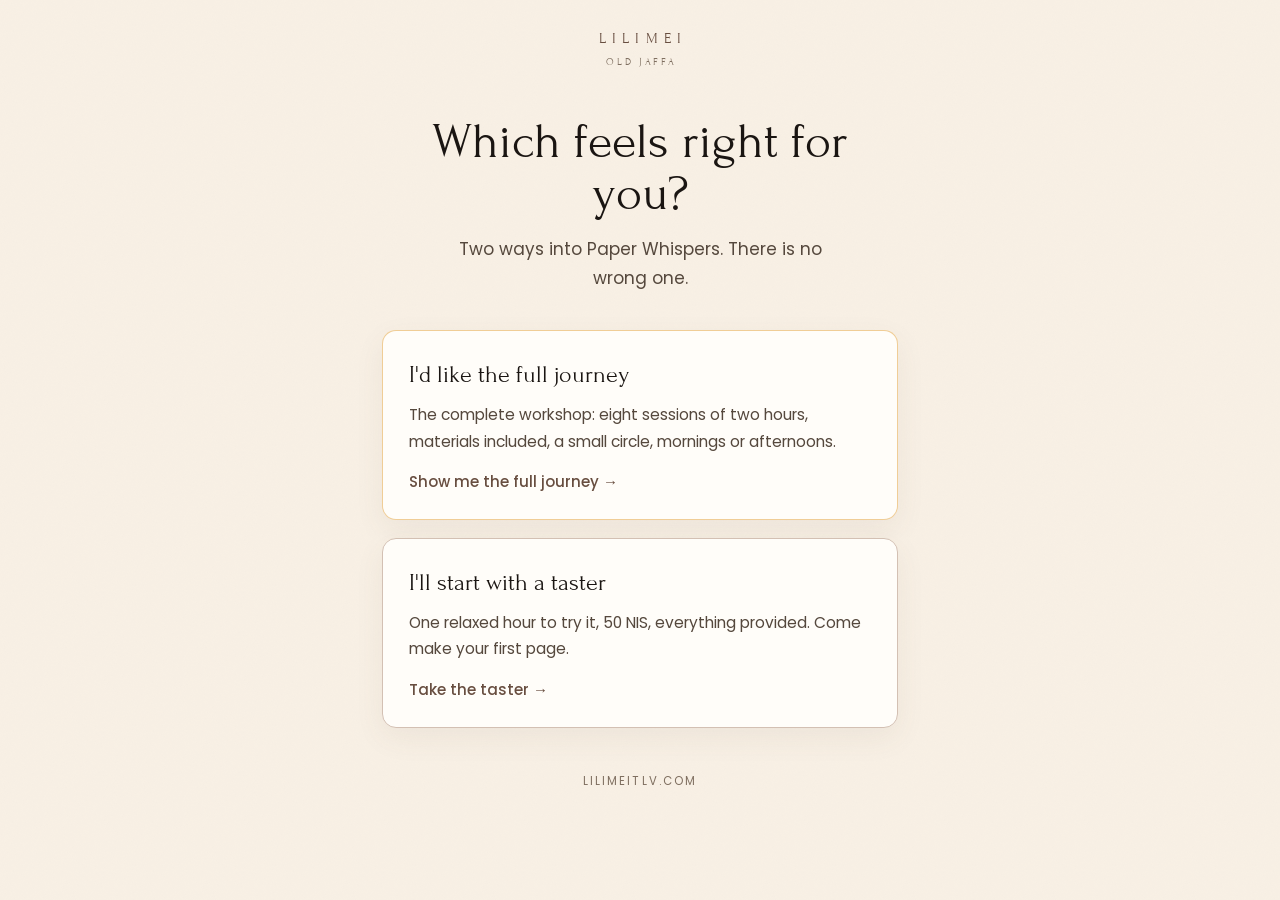
==== choose/index.html @ d516ddf8 "Add full-journey funnel: choose fork + pitch + price reveal (PayPal 1600); move full-journey link to" ====
<!DOCTYPE html>
<html lang="en">
<head>
<meta charset="utf-8">
<meta name="viewport" content="width=device-width, initial-scale=1">
<title>Choose your way in | Paper Whispers | LILIMEI</title>
<meta name="description" content="Two ways into Paper Whispers: the full journey, or a taster first.">
<meta name="robots" content="noindex">
<link rel="preconnect" href="https://fonts.googleapis.com">
<link rel="preconnect" href="https://fonts.gstatic.com" crossorigin>
<link href="https://fonts.googleapis.com/css2?family=Forum&family=Poppins:wght@300;400;500;600&display=swap" rel="stylesheet">
<style>
  :root {
    --sand: #F8F0E5;
    --gold: #E4A745;
    --olive: #89886C;
    --pink: #D3C0B3;
    --taupe: #7F6F60;
    --brown: #684E40;
    --ink: #1a1512;
  }
  * { margin: 0; padding: 0; box-sizing: border-box; }
  body {
    background: var(--sand);
    color: var(--ink);
    font-family: 'Poppins', 'Helvetica Neue', Arial, sans-serif;
    font-weight: 400;
    line-height: 1.7;
    -webkit-font-smoothing: antialiased;
    min-height: 100vh;
    display: flex;
    flex-direction: column;
  }
  body::before {
    content: "";
    position: fixed; inset: 0;
    pointer-events: none;
    opacity: .35;
    background-image: url("data:image/svg+xml,%3Csvg xmlns='http://www.w3.org/2000/svg' width='140' height='140'%3E%3Cfilter id='n'%3E%3CfeTurbulence type='fractalNoise' baseFrequency='0.9' numOctaves='2'/%3E%3CfeColorMatrix values='0 0 0 0 0.45 0 0 0 0 0.40 0 0 0 0 0.33 0 0 0 0.05 0'/%3E%3C/filter%3E%3Crect width='140' height='140' filter='url(%23n)'/%3E%3C/svg%3E");
    z-index: 1;
  }
  .wrap { max-width: 560px; margin: 0 auto; padding: 0 22px; position: relative; z-index: 10; width: 100%; }
  header { padding: 26px 0 0; text-align: center; }
  .wordmark { font-family: 'Forum', serif; letter-spacing: .42em; font-size: 15px; color: var(--brown); text-indent: .42em; }
  .wordmark small { display: block; letter-spacing: .28em; font-size: 9.5px; color: var(--taupe); margin-top: 2px; text-indent: .28em; }

  main { flex: 1; }
  h1 { font-family: 'Forum', serif; font-weight: 400; font-size: clamp(34px, 9vw, 50px); line-height: 1.05; text-align: center; margin-top: 46px; color: var(--ink); }
  .lede { text-align: center; color: #55483d; font-size: 17px; margin: 14px auto 0; max-width: 420px; }

  .options { margin-top: 38px; display: flex; flex-direction: column; gap: 18px; }
  .opt {
    display: block;
    text-decoration: none;
    background: #fffdf9;
    border: 1px solid var(--pink);
    border-radius: 14px;
    padding: 24px 26px;
    box-shadow: 0 10px 30px rgba(104, 78, 64, .07);
    transition: border-color .15s, transform .1s;
  }
  .opt:hover { border-color: var(--gold); transform: translateY(-1px); }
  .opt .k { font-family: 'Forum', serif; font-size: 24px; color: var(--ink); }
  .opt .v { font-size: 15.5px; color: #55483d; margin-top: 6px; }
  .opt .go { display: inline-block; margin-top: 14px; font-size: 15px; font-weight: 500; color: var(--brown); }
  .opt.full { border-color: rgba(228,167,69,.55); }

  footer { text-align: center; padding: 44px 0 30px; font-size: 11.5px; letter-spacing: .18em; color: var(--taupe); position: relative; z-index: 10; }
  footer a { color: var(--taupe); text-decoration: none; }
</style>
</head>
<body>

<div class="wrap">
  <header>
    <div class="wordmark">LILIMEI<small>OLD JAFFA</small></div>
  </header>

  <main>
    <h1>Which feels right for you?</h1>
    <p class="lede">Two ways into Paper Whispers. There is no wrong one.</p>

    <div class="options">
      <a class="opt full" href="/paper-whispers/full/">
        <div class="k">I'd like the full journey</div>
        <div class="v">The complete workshop: eight sessions of two hours, materials included, a small circle, mornings or afternoons.</div>
        <span class="go">Show me the full journey &rarr;</span>
      </a>

      <a class="opt" href="/paper-whispers/pay/">
        <div class="k">I'll start with a taster</div>
        <div class="v">One relaxed hour to try it, 50 NIS, everything provided. Come make your first page.</div>
        <span class="go">Take the taster &rarr;</span>
      </a>
    </div>
  </main>
</div>

<footer><a href="https://www.lilimeitlv.com">LILIMEITLV.COM</a></footer>

</body>
</html>
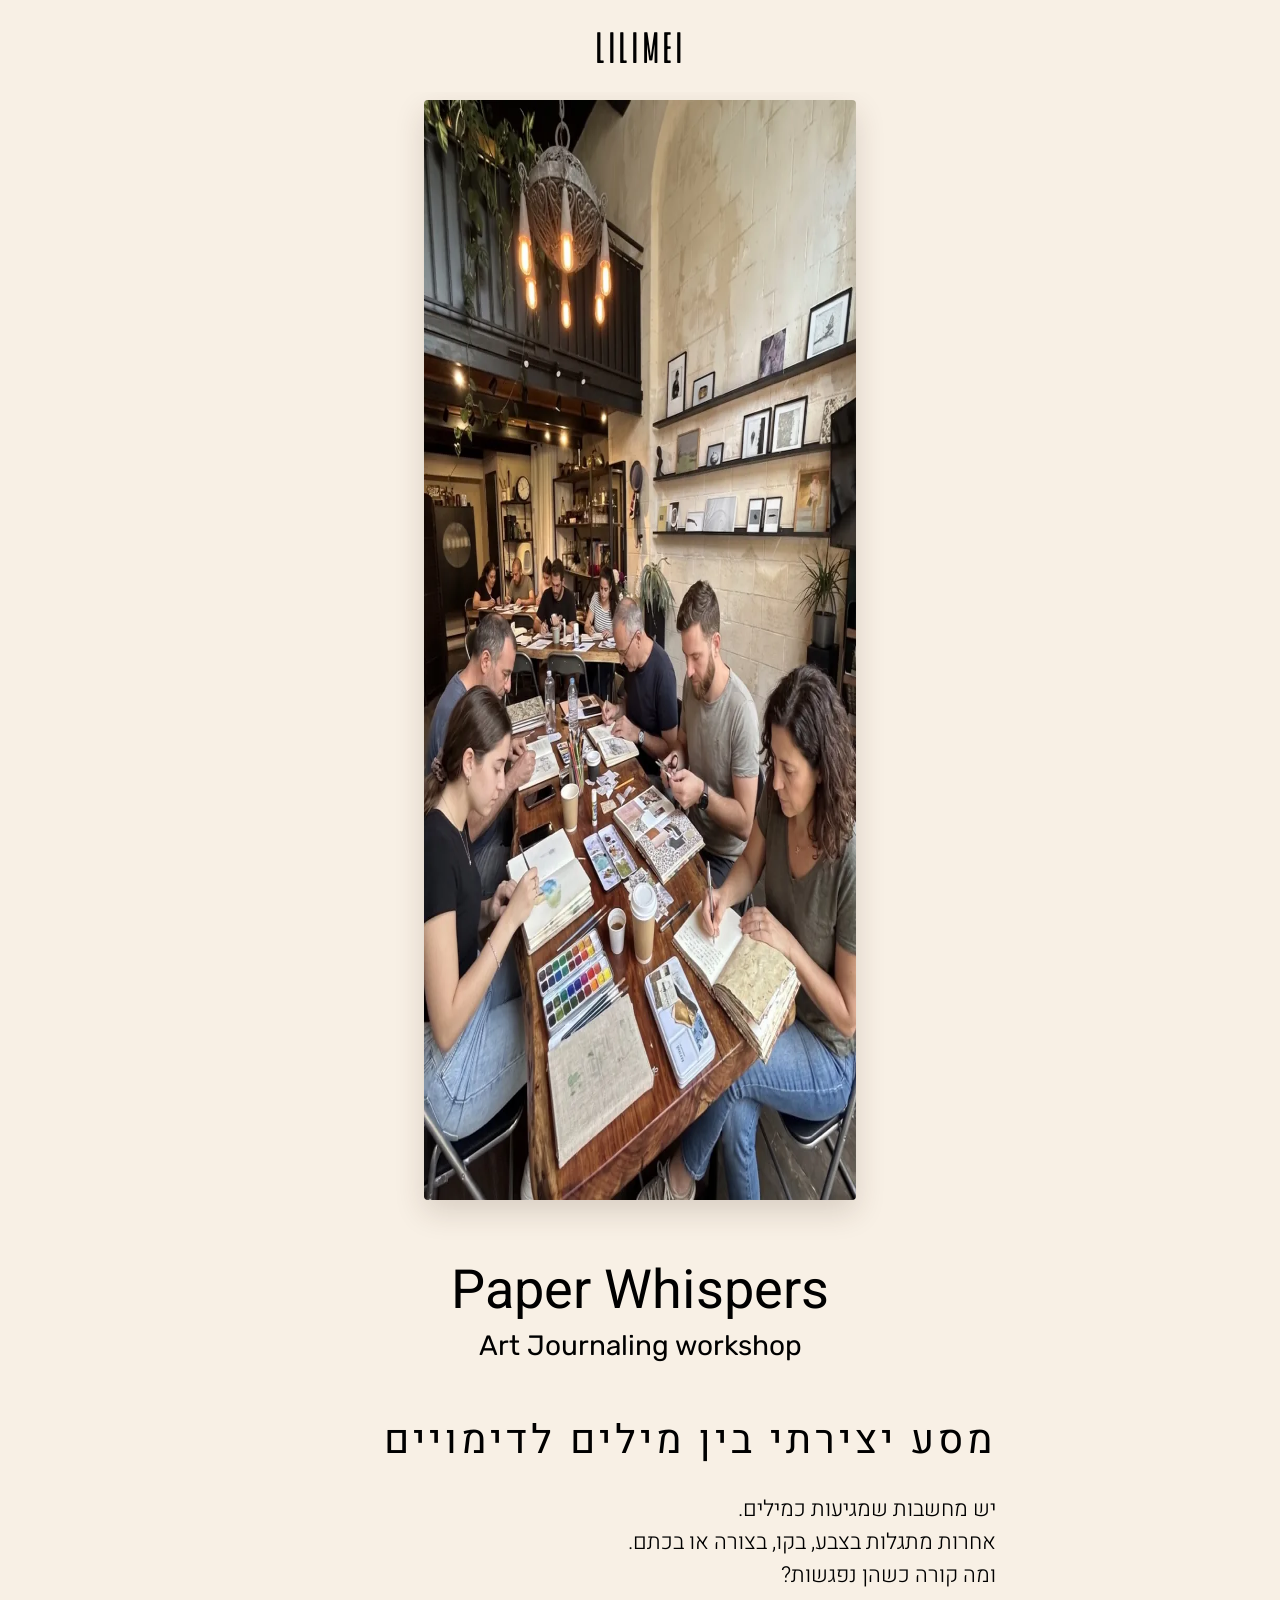
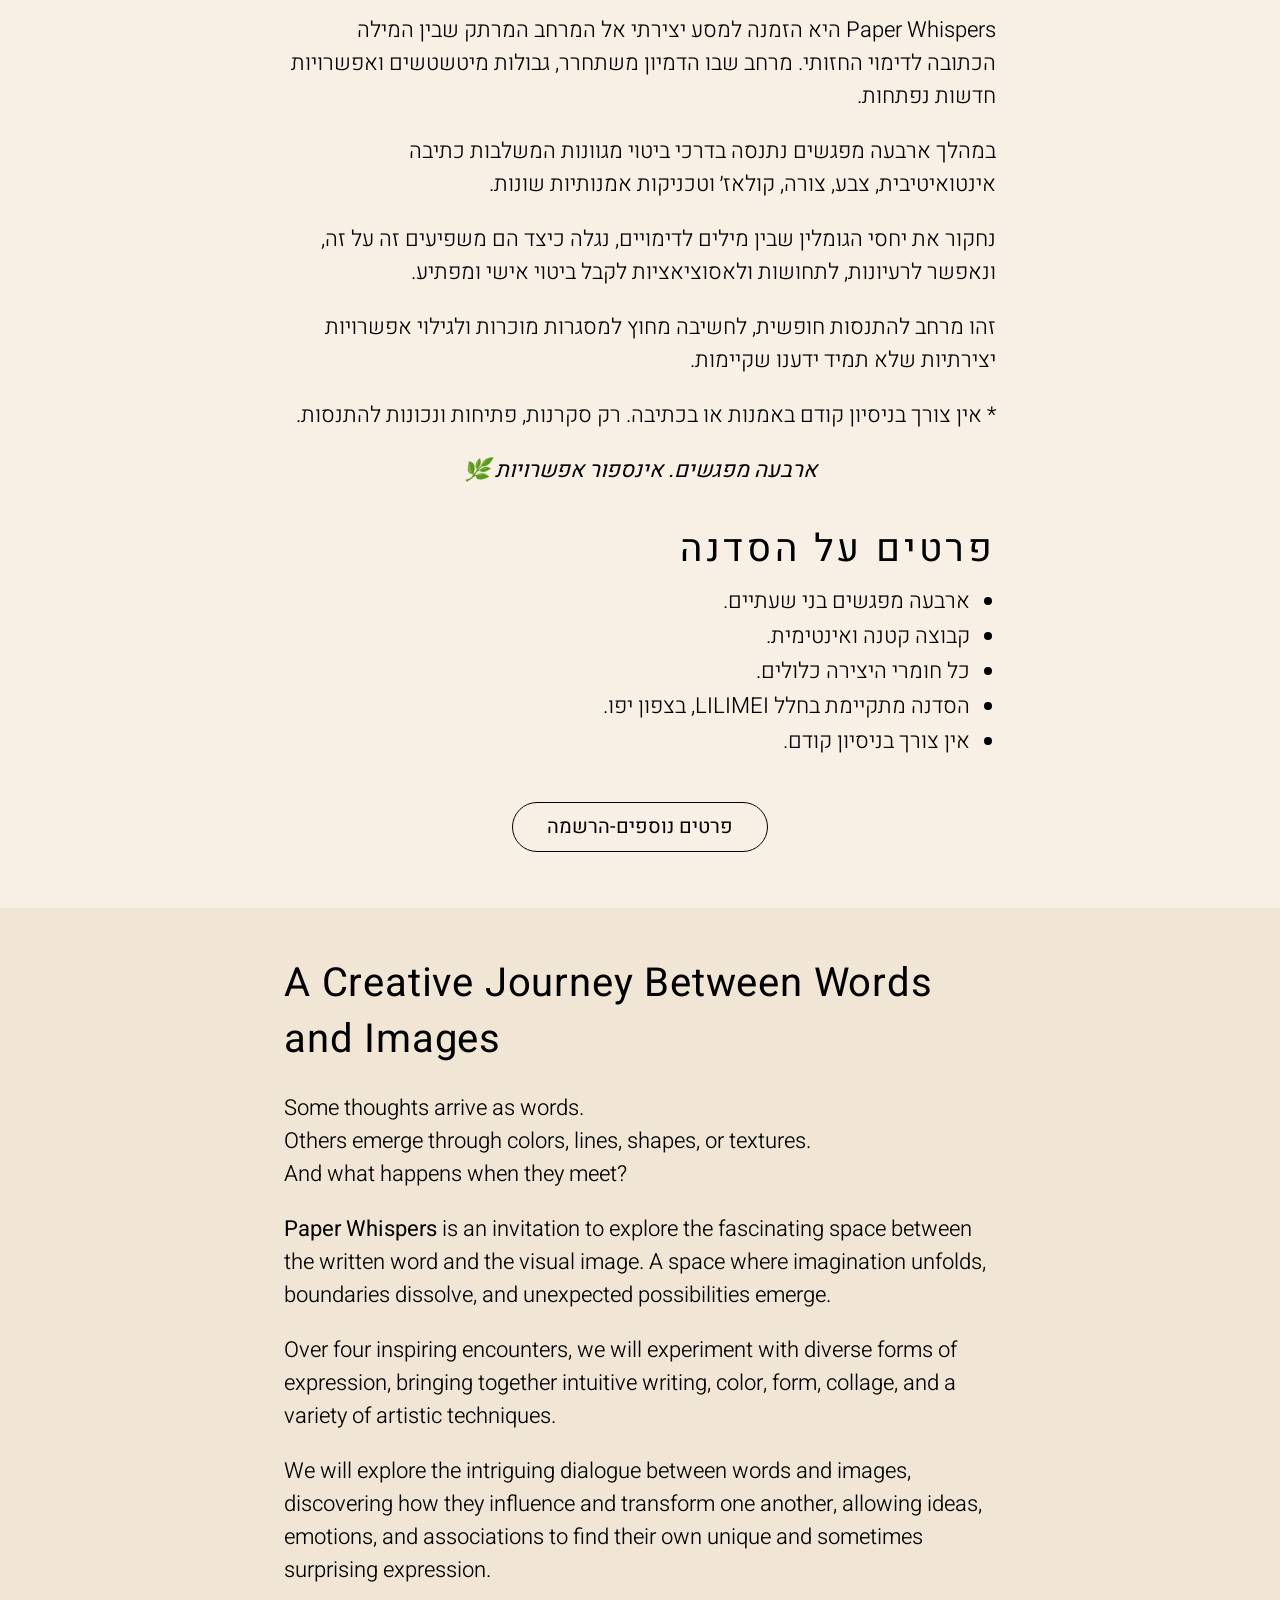
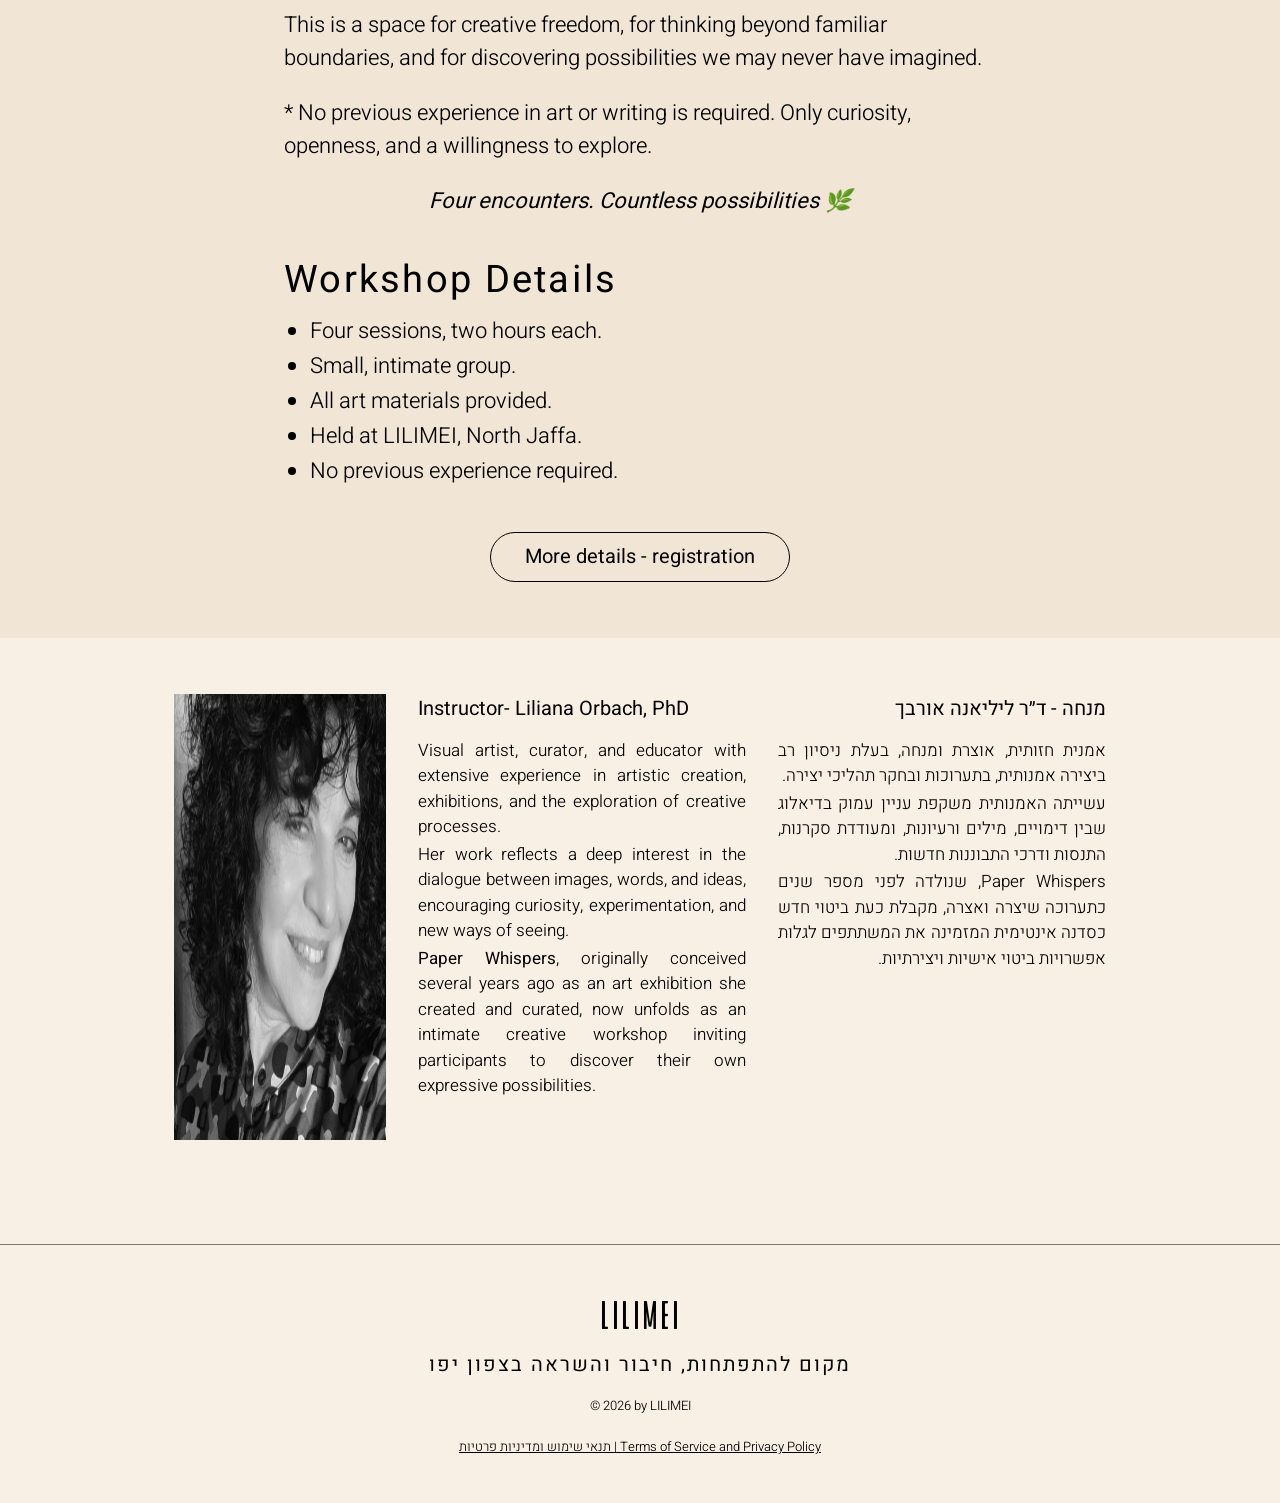
==== commit c30ed19e: "Reopen Paper Whispers as Lili's 4-session workshop (900 NIS), bilingual Workshop page + /register/ c" ====
--- a/choose/index.html
+++ b/choose/index.html
@@ -1,102 +1,13 @@
 <!DOCTYPE html>
-<html lang="en">
+<html lang="he">
 <head>
 <meta charset="utf-8">
-<meta name="viewport" content="width=device-width, initial-scale=1">
-<title>Choose your way in | Paper Whispers | LILIMEI</title>
-<meta name="description" content="Two ways into Paper Whispers: the full journey, or a taster first.">
 <meta name="robots" content="noindex">
-<link rel="preconnect" href="https://fonts.googleapis.com">
-<link rel="preconnect" href="https://fonts.gstatic.com" crossorigin>
-<link href="https://fonts.googleapis.com/css2?family=Forum&family=Poppins:wght@300;400;500;600&display=swap" rel="stylesheet">
-<style>
-  :root {
-    --sand: #F8F0E5;
-    --gold: #E4A745;
-    --olive: #89886C;
-    --pink: #D3C0B3;
-    --taupe: #7F6F60;
-    --brown: #684E40;
-    --ink: #1a1512;
-  }
-  * { margin: 0; padding: 0; box-sizing: border-box; }
-  body {
-    background: var(--sand);
-    color: var(--ink);
-    font-family: 'Poppins', 'Helvetica Neue', Arial, sans-serif;
-    font-weight: 400;
-    line-height: 1.7;
-    -webkit-font-smoothing: antialiased;
-    min-height: 100vh;
-    display: flex;
-    flex-direction: column;
-  }
-  body::before {
-    content: "";
-    position: fixed; inset: 0;
-    pointer-events: none;
-    opacity: .35;
-    background-image: url("data:image/svg+xml,%3Csvg xmlns='http://www.w3.org/2000/svg' width='140' height='140'%3E%3Cfilter id='n'%3E%3CfeTurbulence type='fractalNoise' baseFrequency='0.9' numOctaves='2'/%3E%3CfeColorMatrix values='0 0 0 0 0.45 0 0 0 0 0.40 0 0 0 0 0.33 0 0 0 0.05 0'/%3E%3C/filter%3E%3Crect width='140' height='140' filter='url(%23n)'/%3E%3C/svg%3E");
-    z-index: 1;
-  }
-  .wrap { max-width: 560px; margin: 0 auto; padding: 0 22px; position: relative; z-index: 10; width: 100%; }
-  header { padding: 26px 0 0; text-align: center; }
-  .wordmark { font-family: 'Forum', serif; letter-spacing: .42em; font-size: 15px; color: var(--brown); text-indent: .42em; }
-  .wordmark small { display: block; letter-spacing: .28em; font-size: 9.5px; color: var(--taupe); margin-top: 2px; text-indent: .28em; }
-
-  main { flex: 1; }
-  h1 { font-family: 'Forum', serif; font-weight: 400; font-size: clamp(34px, 9vw, 50px); line-height: 1.05; text-align: center; margin-top: 46px; color: var(--ink); }
-  .lede { text-align: center; color: #55483d; font-size: 17px; margin: 14px auto 0; max-width: 420px; }
-
-  .options { margin-top: 38px; display: flex; flex-direction: column; gap: 18px; }
-  .opt {
-    display: block;
-    text-decoration: none;
-    background: #fffdf9;
-    border: 1px solid var(--pink);
-    border-radius: 14px;
-    padding: 24px 26px;
-    box-shadow: 0 10px 30px rgba(104, 78, 64, .07);
-    transition: border-color .15s, transform .1s;
-  }
-  .opt:hover { border-color: var(--gold); transform: translateY(-1px); }
-  .opt .k { font-family: 'Forum', serif; font-size: 24px; color: var(--ink); }
-  .opt .v { font-size: 15.5px; color: #55483d; margin-top: 6px; }
-  .opt .go { display: inline-block; margin-top: 14px; font-size: 15px; font-weight: 500; color: var(--brown); }
-  .opt.full { border-color: rgba(228,167,69,.55); }
-
-  footer { text-align: center; padding: 44px 0 30px; font-size: 11.5px; letter-spacing: .18em; color: var(--taupe); position: relative; z-index: 10; }
-  footer a { color: var(--taupe); text-decoration: none; }
-</style>
+<title>Paper Whispers | LILIMEI</title>
+<meta http-equiv="refresh" content="0; url=../">
+<link rel="canonical" href="https://lilimeitlv.github.io/paper-whispers/">
 </head>
 <body>
-
-<div class="wrap">
-  <header>
-    <div class="wordmark">LILIMEI<small>OLD JAFFA</small></div>
-  </header>
-
-  <main>
-    <h1>Which feels right for you?</h1>
-    <p class="lede">Two ways into Paper Whispers. There is no wrong one.</p>
-
-    <div class="options">
-      <a class="opt full" href="/paper-whispers/full/">
-        <div class="k">I'd like the full journey</div>
-        <div class="v">The complete workshop: eight sessions of two hours, materials included, a small circle, mornings or afternoons.</div>
-        <span class="go">Show me the full journey &rarr;</span>
-      </a>
-
-      <a class="opt" href="/paper-whispers/pay/">
-        <div class="k">I'll start with a taster</div>
-        <div class="v">One relaxed hour to try it, 50 NIS, everything provided. Come make your first page.</div>
-        <span class="go">Take the taster &rarr;</span>
-      </a>
-    </div>
-  </main>
-</div>
-
-<footer><a href="https://www.lilimeitlv.com">LILIMEITLV.COM</a></footer>
-
+<p><a href="../">Paper Whispers</a></p>
 </body>
 </html>
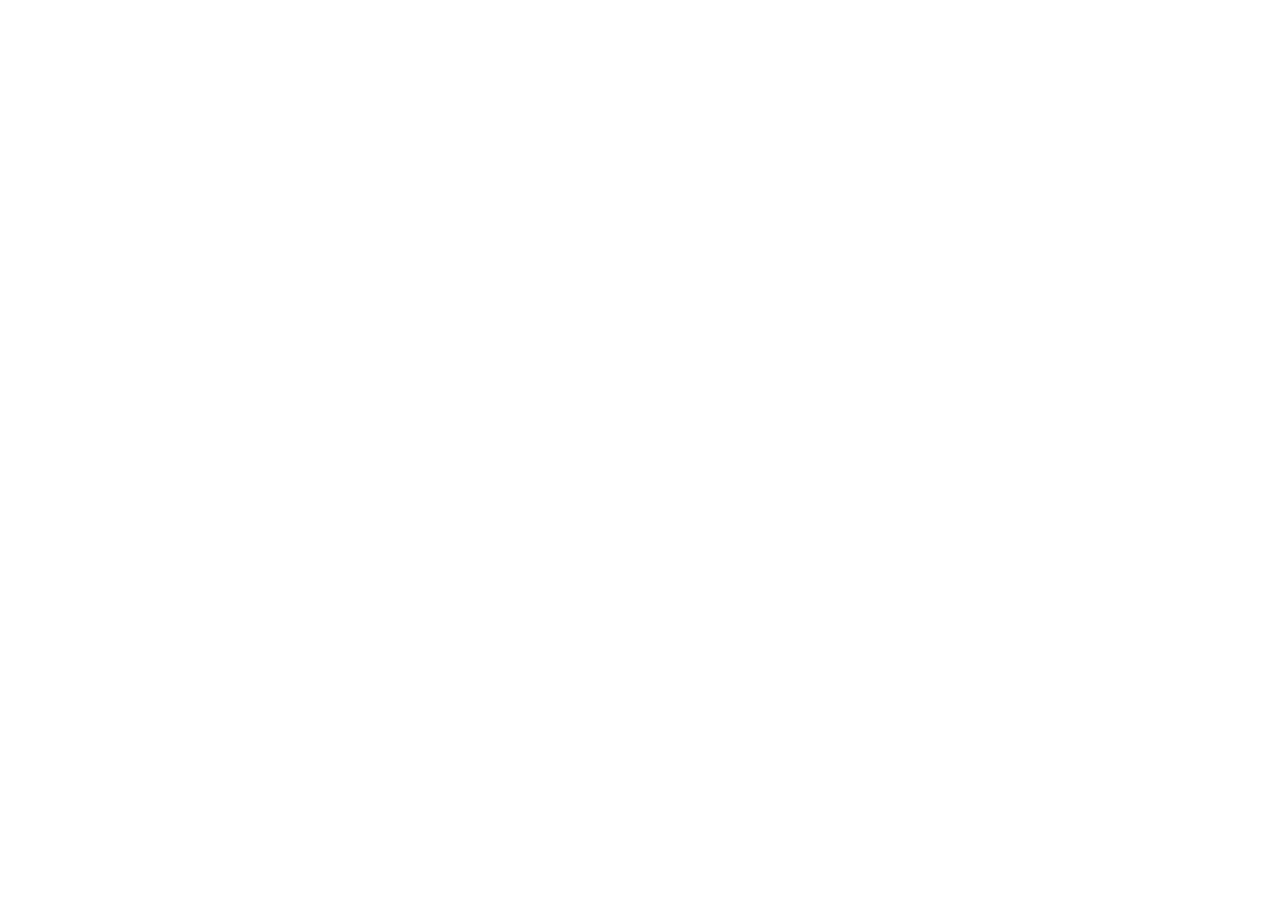
==== commit 0d4edca0: "Forward every old link to lilimeitlv.com/paper-whispers/ Co-Authored-By: Claude Opus 5.5 <noreply@an" ====
--- a/choose/index.html
+++ b/choose/index.html
@@ -1,13 +1,8 @@
-<!DOCTYPE html>
-<html lang="he">
-<head>
-<meta charset="utf-8">
+<!doctype html>
+<html lang="he"><head><meta charset="utf-8">
+<title>Paper Whispers | LILIMEI</title>
 <meta name="robots" content="noindex">
-<title>Paper Whispers | LILIMEI</title>
-<meta http-equiv="refresh" content="0; url=../">
-<link rel="canonical" href="https://lilimeitlv.github.io/paper-whispers/">
-</head>
-<body>
-<p><a href="../">Paper Whispers</a></p>
-</body>
-</html>
+<link rel="canonical" href="https://lilimeitlv.com/paper-whispers/">
+<meta http-equiv="refresh" content="0; url=https://lilimeitlv.com/paper-whispers/">
+<script>location.replace("https://lilimeitlv.com/paper-whispers/" + location.search + location.hash);</script>
+</head><body><p><a href="https://lilimeitlv.com/paper-whispers/">Paper Whispers</a></p></body></html>
